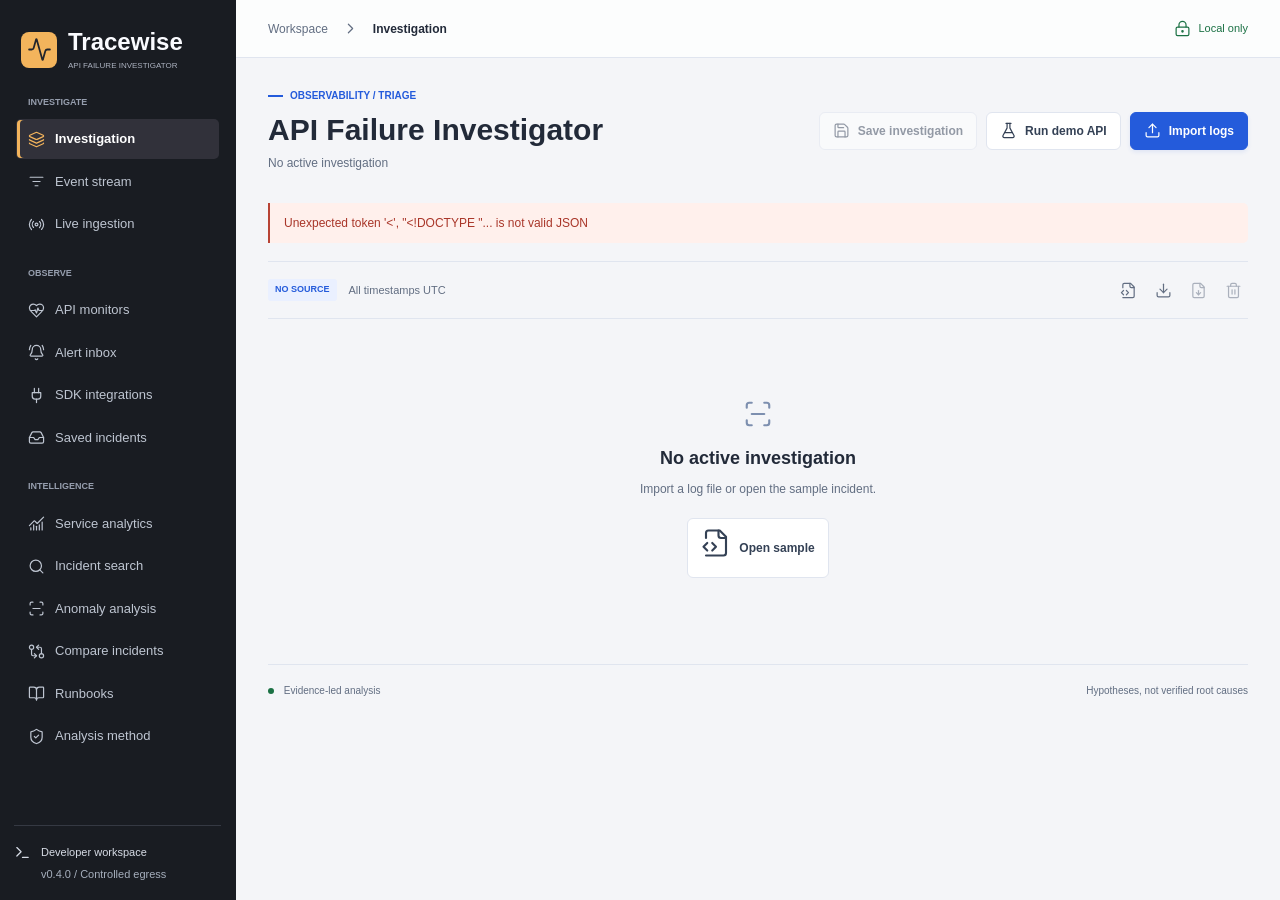
==== web/index.html @ 0baef004 "Initial Tracewise release with monitoring, investigation, access controls and webhook delivery" ====
<!doctype html>
<html lang="en">
<head>
  <meta charset="utf-8">
  <meta name="viewport" content="width=device-width, initial-scale=1">
  <meta name="theme-color" content="#f5f7fb">
  <title>API Failure Investigator</title>
  <link rel="icon" href="favicon.svg" type="image/svg+xml">
  <link rel="stylesheet" href="styles.css">
  <link rel="stylesheet" href="refinements.css">
  <script defer src="vendor/lucide.min.js"></script>
  <script defer src="access.js"></script>
  <script defer src="app.js"></script>
  <script defer src="platform.js"></script>
  <script defer src="monitoring.js"></script>
</head>
<body>
  <a class="skip" href="#main">Skip to investigation</a>
  <aside class="sidebar">
    <a class="brand" href="#investigation"><span class="brand-icon"><i data-lucide="activity"></i></span><span>Tracewise<small>API FAILURE INVESTIGATOR</small></span></a>
    <div class="nav-label">WORKSPACE</div>
    <nav aria-label="Workspace">
      <span class="nav-group">INVESTIGATE</span>
      <a href="#investigation" data-view="investigation"><i data-lucide="layers"></i> Investigation</a>
      <a href="#events" data-view="events"><i data-lucide="list-filter"></i> Event stream</a>
      <a href="#live" data-view="live"><i data-lucide="radio"></i> Live ingestion</a>
      <span class="nav-group">OBSERVE</span>
      <a href="#monitors" data-view="monitors"><i data-lucide="heart-pulse"></i> API monitors</a>
      <a href="#alerts" data-view="alerts"><i data-lucide="bell-ring"></i> Alert inbox</a>
      <a href="#integrations" data-view="integrations"><i data-lucide="plug"></i> SDK integrations</a>
      <a href="#history" data-view="history"><i data-lucide="inbox"></i> Saved incidents</a>
      <span class="nav-group">INTELLIGENCE</span>
      <a href="#analytics" data-view="analytics"><i data-lucide="chart-no-axes-combined"></i> Service analytics</a>
      <a href="#search" data-view="search"><i data-lucide="search"></i> Incident search</a>
      <a href="#anomalies" data-view="anomalies"><i data-lucide="scan-line"></i> Anomaly analysis</a>
      <a href="#compare" data-view="compare"><i data-lucide="git-compare-arrows"></i> Compare incidents</a>
      <a href="#runbooks" data-view="runbooks"><i data-lucide="book-open"></i> Runbooks</a>
      <a href="#method" data-view="method"><i data-lucide="shield-check"></i> Analysis method</a>
    </nav>
    <div class="side-session"><span class="status-dot"></span> Incident workspace<small>Evidence-led diagnostics</small></div>
    <div class="side-bottom"><i data-lucide="terminal"></i><span>Developer workspace<small>v0.4.0 / Controlled egress</small></span></div>
  </aside>
  <div class="workspace">
    <header class="topbar"><span class="breadcrumb">Workspace <i data-lucide="chevron-right"></i> <strong id="crumb">Investigation</strong></span><span class="privacy"><i data-lucide="lock-keyhole"></i> Local only</span></header>
    <main id="main">
      <div class="page-heading"><div><div class="eyebrow"><span></span> OBSERVABILITY / TRIAGE</div><h1>API Failure Investigator</h1><p id="source-name">Loading investigation...</p></div><div class="actions"><button id="demo" class="button secondary"><i data-lucide="flask-conical"></i> Run demo API</button><button id="upload" class="button primary"><i data-lucide="upload"></i> Import logs</button></div></div>
      <div id="notice" class="notice" role="status" hidden></div>
      <div id="error" class="error-banner" role="alert" hidden></div>
      <div class="sourcebar"><span id="source-type" class="badge">SAMPLE FIXTURE</span><span id="range">All timestamps UTC</span><div class="source-actions"><button id="sample" title="Open sample investigation" aria-label="Open sample investigation"><i data-lucide="file-code-2"></i></button><a href="/api/sample" title="Download sample logs" aria-label="Download sample logs"><i data-lucide="download"></i></a><button id="export" title="Export redacted investigation JSON" aria-label="Export investigation"><i data-lucide="file-down"></i></button><button id="clear" title="Clear investigation" aria-label="Clear investigation"><i data-lucide="trash-2"></i></button></div></div>
      <div id="content" aria-busy="true"></div>
      <footer><span><span class="status-dot"></span> Evidence-led analysis</span><span>Hypotheses, not verified root causes</span></footer>
    </main>
  </div>
  <dialog id="import-dialog" aria-labelledby="import-title"><form id="import-form"><div class="dialog-heading"><h2 id="import-title">Import logs</h2><button type="button" id="close-dialog" class="icon-button" aria-label="Close import"><i data-lucide="x"></i></button></div><label class="dropzone" id="dropzone"><i data-lucide="file-up"></i><strong>Choose a log file</strong><span>JSONL, JSON, CSV, LOG or TXT / up to 4 MiB</span><input id="file-input" type="file" accept=".jsonl,.ndjson,.json,.csv,.log,.txt"></label><div class="field"><label for="log-input">Log content</label><textarea id="log-input" rows="8" spellcheck="false" placeholder='{"timestamp":"2026-10-12T09:00:00Z","level":"ERROR","service":"api","message":"Connection refused"}'></textarea></div><div class="import-meta"><span id="file-name">Pasted logs</span><span id="file-size">0 bytes</span></div><p class="security-note"><i data-lucide="shield"></i> Best-effort secret redaction. Review sensitive logs before importing.</p><div id="import-error" role="alert" class="import-error"></div><div class="dialog-footer"><button type="button" id="cancel-import" class="button secondary">Cancel</button><button type="submit" id="analyze" class="button primary"><i data-lucide="scan-line"></i> Analyze logs</button></div></form></dialog>
</body>
</html>
---- web/styles.css ----
:root{color-scheme:light;--bg:#f5f7fb;--panel:#ffffff;--line:#dce2eb;--ink:#20262f;--muted:#647083;--accent:#245bdb;--red:#b84335;--amber:#946200;--cyan:#137e91;--success:#1b7144;--chart-bg:#ffffff}*{box-sizing:border-box}body{margin:0;background:var(--bg);color:var(--ink);font:14px/1.5 "Segoe UI",Arial,sans-serif;letter-spacing:0}button,input,select,textarea{font:inherit}button,a,select,input{touch-action:manipulation}button,a{ -webkit-tap-highlight-color:transparent}button{cursor:pointer}a{color:inherit;text-decoration:none}button:disabled{opacity:.5;cursor:wait}button:focus-visible,a:focus-visible,input:focus-visible,select:focus-visible,textarea:focus-visible{outline:2px solid var(--accent);outline-offset:3px}svg{width:17px;height:17px;stroke-width:1.7;flex-shrink:0}.skip{position:fixed;top:-100px;left:20px;z-index:10;background:var(--accent);color:#ffffff;padding:10px}.skip:focus{top:10px}.sidebar{width:210px;position:fixed;inset:0 auto 0 0;border-right:1px solid var(--line);background:#ffffff;display:flex;flex-direction:column;padding:26px 16px}.brand{display:flex;align-items:center;gap:10px;font-size:21px;font-weight:650;line-height:1.2}.brand-icon{height:37px;width:37px;display:grid;place-items:center;background:var(--accent);color:#ffffff;border-radius:7px}.brand-icon svg{width:25px;height:25px}.brand small{display:block;font-size:8px;color:var(--muted);font-weight:500;margin-top:7px}.nav-label{font-size:10px;color:var(--muted);margin:43px 10px 13px}nav{display:grid;gap:5px}nav a{display:flex;align-items:center;gap:11px;color:var(--muted);padding:11px 12px;border-radius:5px;border:1px solid transparent;font-size:13px}nav a:hover{color:var(--ink);background:#f0f3f8}nav a.active{color:var(--accent);background:#eaf0ff;border-color:#cbd9fa;box-shadow:inset 3px 0 var(--accent)}.side-session{border-top:1px solid var(--line);margin-top:28px;padding:21px 8px;color:#485568;font-size:12px}.status-dot{display:inline-block;width:6px;height:6px;border-radius:50%;background:var(--success);margin-right:7px}.side-session small,.side-bottom small{display:block;color:var(--muted);font-size:11px;margin-top:5px;padding-left:14px}.side-bottom{margin-top:auto;border-top:1px solid var(--line);padding-top:18px;display:flex;gap:10px;color:#485568;font-size:12px}.side-bottom small{padding:0}.workspace{margin-left:210px}.topbar{height:61px;border-bottom:1px solid var(--line);display:flex;justify-content:space-between;align-items:center;padding:0 32px;font-size:12px}.breadcrumb,.privacy{display:flex;align-items:center;gap:14px;color:var(--muted)}.breadcrumb strong{color:#485568;font-weight:500}.privacy{color:var(--success);gap:7px}main{max-width:1630px;margin:auto;padding:28px 32px 0}.page-heading{display:flex;justify-content:space-between;align-items:center;gap:20px;margin-bottom:25px}.eyebrow{font-size:9px;color:var(--accent);display:flex;gap:7px;align-items:center}.eyebrow span{height:2px;width:15px;background:var(--accent)}h1{font-size:27px;font-weight:600;line-height:1.25;margin:10px 0}p{margin:0;color:var(--muted)}.page-heading p{font-size:12px;overflow-wrap:anywhere}.actions{display:flex;gap:9px;flex-shrink:0}.button{display:inline-flex;align-items:center;justify-content:center;gap:8px;min-height:37px;border:1px solid var(--line);border-radius:5px;padding:9px 13px;font-size:12px;font-weight:550}.primary{background:var(--accent);color:#ffffff;border-color:var(--accent)}.primary:hover{background:#1948b9}.secondary{background:#ffffff;color:#344155}.secondary:hover{background:#edf2f8}.sourcebar{display:flex;gap:12px;align-items:center;padding:13px 0;border-top:1px solid var(--line);border-bottom:1px solid var(--line);font-size:11px;color:var(--muted);margin-bottom:22px}.badge{font-size:9px;font-weight:600;white-space:nowrap;background:#eaf0ff;color:#245bdb;padding:4px 7px;border-radius:3px}.source-actions{margin-left:auto;display:flex;gap:5px}.source-actions button,.source-actions a,.icon-button{width:30px;height:30px;border:1px solid transparent;border-radius:4px;background:transparent;color:var(--muted);display:grid;place-items:center}.source-actions button:hover,.source-actions a:hover,.icon-button:hover{border-color:var(--line);color:var(--ink);background:#edf2f8}.stats{display:grid;grid-template-columns:repeat(4,minmax(0,1fr));border:1px solid var(--line);background:var(--panel);border-radius:6px;margin-bottom:25px}.stat{padding:18px 21px;border-right:1px solid var(--line)}.stat:last-child{border:0}.stat-label{font-size:10px;color:var(--muted);display:flex;align-items:center;justify-content:space-between;gap:10px}.stat-label svg{width:15px;height:15px}.stat strong{display:block;font-size:27px;font-weight:550;margin:6px 0 3px;line-height:1.2}.stat small{font-size:11px;color:var(--muted)}.green{color:var(--accent)}.red{color:var(--red)}.amber{color:var(--amber)}.section-title{display:flex;justify-content:space-between;align-items:center;gap:12px;margin-bottom:12px}h2{font-size:14px;font-weight:600;margin:0}h3{font-size:13px;font-weight:600;margin:0 0 7px}.section-title small{font-size:10px;color:var(--muted)}.timeline-section{border-bottom:1px solid var(--line);padding-bottom:20px;margin-bottom:24px}.legend{display:flex;gap:16px;font-size:10px;color:var(--muted);align-items:center}.legend span{display:flex;align-items:center;gap:5px}.dot{width:6px;height:6px;border-radius:50%;display:inline-block;background:var(--cyan)}.dot.error{background:var(--red)}.dot.warn{background:var(--amber)}.timeline-wrap{height:125px;width:100%}canvas{width:100%;height:125px;display:block}.timeline-axis{display:flex;justify-content:space-between;color:var(--muted);font-size:10px;margin-top:5px}.work-grid{display:grid;grid-template-columns:minmax(0,1fr) 370px;gap:25px}.group-section{min-width:0}.filters{display:flex;gap:8px;margin:12px 0}.search{display:flex;align-items:center;gap:8px;border:1px solid var(--line);background:#ffffff;min-width:0;border-radius:4px;padding:0 9px;flex:1;color:var(--muted)}.search input{width:100%;min-width:0;border:0;background:transparent;color:var(--ink);outline:none;height:35px;font-size:12px}select{max-width:150px;background:#eef2f7;color:#344155;border:1px solid var(--line);padding:7px;border-radius:4px;font-size:11px}.table-scroll{overflow:auto}table{width:100%;border-collapse:collapse;font-size:12px;text-align:left}th{font-size:10px;color:var(--muted);font-weight:500;background:#eef2f7;padding:10px 12px;white-space:nowrap}td{border-bottom:1px solid #e2e7ef;padding:13px 12px;vertical-align:top}.group-row{cursor:pointer}.group-row:hover{background:#f1f5fc}.group-row.selected{background:#eaf0ff;box-shadow:inset 2px 0 var(--accent)}.group-button{display:block;background:transparent;border:0;color:var(--ink);text-align:left;padding:0;font-size:12px;max-width:340px;overflow-wrap:anywhere;line-height:1.6}.group-button small{display:block;color:var(--muted);font-size:10px;margin-top:5px}.group-count{font-variant-numeric:tabular-nums;font-weight:650;color:#253144}.severity{display:inline-flex;align-items:center;gap:5px;font-size:9px;color:var(--red);background:#fff0ec;padding:2px 6px;border-radius:3px}.severity.warn{background:#fff5db;color:var(--amber)}.severity.info{background:#e5f4f7;color:var(--cyan)}.group-time{font-size:10px;color:var(--muted);white-space:nowrap}.table-bottom{display:flex;justify-content:space-between;align-items:center;padding:12px 0;color:var(--muted);font-size:10px}.detail{border-left:1px solid var(--line);padding-left:25px;min-width:0}.detail-heading{display:flex;align-items:center;justify-content:space-between;gap:10px}.detail h2{font-size:15px;margin:10px 0 5px;line-height:1.5;overflow-wrap:anywhere}.detail-meta{font-size:11px;color:var(--muted);display:flex;gap:9px;align-items:center}.detail-tabs{display:flex;border-bottom:1px solid var(--line);gap:16px;margin:20px 0 18px}.detail-tabs button{border:0;border-bottom:2px solid transparent;background:transparent;color:var(--muted);padding:0 0 10px;font-size:11px;white-space:nowrap}.detail-tabs button.active{color:var(--accent);border-color:var(--accent)}.finding{border-bottom:1px solid var(--line);padding-bottom:18px;margin-bottom:18px}.finding p{font-size:12px;line-height:1.8}.finding .badge{display:inline-block;margin-bottom:10px}.checks{list-style:none;padding:0;margin:12px 0 0;display:grid;gap:13px}.checks li{display:flex;align-items:flex-start;gap:9px;font-size:12px;color:#485568}.checks input{accent-color:var(--accent);flex-shrink:0;margin-top:4px}.evidence-item{border-left:2px solid #cbd9fa;padding:0 0 0 10px;margin:16px 0}.evidence-head{display:flex;justify-content:space-between;gap:6px;color:var(--muted);font-size:10px;margin-bottom:5px}.evidence-item code{font:11px/1.8 Consolas,monospace;color:#344155;display:block;overflow-wrap:anywhere}.evidence-item button{font-size:10px;padding:0;border:0;background:transparent;color:var(--accent);margin-top:7px}.trace-title{font-size:11px;color:var(--muted);overflow-wrap:anywhere}.trace-row{display:grid;grid-template-columns:58px 1fr;gap:8px;padding:10px 0;border-bottom:1px solid var(--line);font-size:11px}.trace-row .trace-message{overflow-wrap:anywhere}.trace-row small{display:block;color:var(--muted);margin-bottom:5px}.empty{padding:50px 20px;text-align:center;color:var(--muted)}.empty svg{width:30px;height:30px;margin-bottom:10px}.empty h2{color:var(--ink);font-size:16px;margin-bottom:8px}.empty p{font-size:12px;margin-bottom:20px}.notice,.error-banner{padding:11px 14px;border-left:2px solid var(--amber);background:#fff5db;color:#805600;font-size:12px;margin:0 0 18px;overflow-wrap:anywhere}.error-banner{background:#fff0ec;border-color:var(--red);color:#a93629}.event-message{font:11px/1.7 Consolas,monospace;min-width:230px;max-width:540px;overflow-wrap:anywhere}.pagination{display:flex;align-items:center;gap:13px}.pagination button{background:none;border:1px solid var(--line);color:var(--muted);border-radius:4px;width:27px;height:27px;display:grid;place-items:center}.method{max-width:850px}.method-section{padding:20px 0;border-bottom:1px solid var(--line)}.method-section p,.method-section li{font-size:13px;color:#485568;line-height:1.9}.method-section ul{padding-left:20px}.method-section code{font-size:12px;color:var(--accent)}footer{margin-top:32px;padding:18px 0;border-top:1px solid var(--line);font-size:10px;color:var(--muted);display:flex;justify-content:space-between;gap:15px}dialog{width:min(600px,calc(100% - 32px));background:#ffffff;border:1px solid #d0d8e4;border-radius:8px;color:var(--ink);padding:24px;max-height:90vh;overflow:auto}dialog::backdrop{background:#15213966}.dialog-heading{display:flex;align-items:center;justify-content:space-between;margin-bottom:18px}.dialog-heading h2{font-size:18px}.dropzone{display:flex;align-items:center;flex-direction:column;gap:8px;border:1px dashed #aabce3;background:#f2f6ff;border-radius:5px;padding:20px;cursor:pointer;text-align:center}.dropzone.dragging{border-color:var(--accent);background:#e7efff}.dropzone>svg{color:var(--accent);height:26px;width:26px}.dropzone strong{font-size:13px}.dropzone span{font-size:11px;color:var(--muted)}.dropzone input{width:100%;font-size:11px;color:var(--muted);margin-top:6px}.field{margin-top:18px}.field label{font-size:12px;display:block;margin-bottom:7px}textarea{width:100%;resize:vertical;background:#ffffff;color:#344155;border:1px solid var(--line);border-radius:4px;padding:12px;font:11px/1.7 Consolas,monospace}textarea::placeholder{color:#6b7789}.import-meta{display:flex;justify-content:space-between;font-size:10px;color:var(--muted);gap:10px;margin-top:7px;overflow-wrap:anywhere}.security-note{display:flex;gap:7px;align-items:flex-start;font-size:11px;margin:16px 0}.security-note svg{width:14px;height:14px}.dialog-footer{display:flex;justify-content:flex-end;gap:9px;margin-top:18px}.import-error{color:var(--red);font-size:12px}.loading{text-align:center;padding:80px;color:var(--muted)}[hidden]{display:none!important}input[type=checkbox]{accent-color:var(--accent)}::selection{background:#245bdb;color:white}
.text-button{background:none;border:0;padding:0;color:var(--accent);font-size:10px}.text-button:hover{text-decoration:underline}
.sidebar{overflow-y:auto}.nav-label{margin-top:28px}.side-session{margin-top:18px}.side-bottom{min-height:50px;margin-top:auto}.platform-heading{display:flex;justify-content:space-between;align-items:center;gap:18px;margin-bottom:24px}.platform-heading h2{font-size:18px;margin-bottom:6px}.platform-heading p{font-size:12px}.history-tools{display:flex;align-items:center;gap:12px;margin-bottom:17px}.history-tools .search{max-width:500px}.consent{display:flex;align-items:center;gap:7px;font-size:11px;color:var(--muted)}.case-link{border:0;background:none;padding:0;text-align:left;color:var(--accent);font:inherit;cursor:pointer;overflow-wrap:anywhere}.case-link:hover{text-decoration:underline}.cell-subtitle{display:block;color:var(--muted);font-size:10px;margin-top:5px}.fixture-label{display:inline-block;color:var(--amber);font-size:8px;margin-top:5px}.incident-status,.priority{display:inline-block;white-space:nowrap;font-size:10px;padding:3px 7px;border-radius:3px;background:#edf1f6;color:#485568;text-transform:capitalize}.incident-status.open,.incident-status.new{background:#fff0ec;color:#b84335}.incident-status.investigating{background:#fff5db;color:#946200}.incident-status.monitoring,.incident-status.shared{background:#e5f4f7;color:#137084}.incident-status.resolved,.incident-status.absent{background:#e5f5eb;color:#1b7144}.priority.critical{background:#ffe5e0;color:#a52f22}.priority.high{background:#fff1df;color:#8c530b}.priority.low{background:#e5f5eb;color:#1b7144}.date-cell{font-size:10px;color:var(--muted);max-width:125px}.text-input{width:100%;min-height:38px;background:#ffffff;color:var(--ink);border:1px solid var(--line);border-radius:4px;padding:8px 11px;font-size:12px}.form-grid{display:grid;grid-template-columns:1fr 1fr;gap:15px}.form-grid select{width:100%;max-width:none}.management-section{border-top:1px solid var(--line);padding-top:22px;margin-top:24px}.management-section>h3{margin-bottom:14px}.saved-note{padding:14px 0;border-bottom:1px solid var(--line)}.saved-note small,.audit-row small{color:var(--muted);font-size:10px}.saved-note p{color:#344155;font-size:12px;white-space:pre-wrap;overflow-wrap:anywhere;margin-top:6px}.audit-row{display:grid;grid-template-columns:1fr auto;gap:5px;padding:12px 0;border-bottom:1px solid var(--line);font-size:11px}.audit-row code{grid-column:1/-1;color:var(--muted);font-size:10px;overflow-wrap:anywhere}.report-links{display:flex;gap:18px;font-size:11px;color:var(--accent);margin-top:20px}.report-links a{display:flex;align-items:center;gap:6px}.analytics-grid{display:grid;grid-template-columns:minmax(0,1fr) 290px;gap:35px}.service-bar{display:grid;grid-template-columns:minmax(140px,1fr) 1fr 35px;gap:15px;align-items:center;padding:16px 0;border-bottom:1px solid var(--line)}.service-bar strong{font-size:12px;font-weight:500}.service-bar small{display:block;color:var(--muted);font-size:10px;margin-top:4px}.service-bar b{font-size:12px;text-align:right;font-weight:550}.service-bar meter{width:100%;height:11px;border:0;border-radius:2px}.service-bar meter::-webkit-meter-bar{background:#e6ebf2;border:0;border-radius:2px}.service-bar meter::-webkit-meter-optimum-value{background:#137e91;border-radius:2px}.status-summary{border-left:1px solid var(--line);padding-left:25px}.status-summary>div{display:flex;justify-content:space-between;align-items:center;padding:15px 0;border-bottom:1px solid var(--line)}.status-summary>p{font-size:11px;line-height:1.9;margin-top:19px}.recent-row{display:grid;grid-template-columns:minmax(0,1fr) 100px 150px;align-items:center;gap:16px;padding:16px 0;border-bottom:1px solid var(--line);font-size:12px}.recent-row .incident-status{justify-self:start}.retrieval-form{display:flex;gap:10px;margin-bottom:24px}.retrieval-form .search{min-height:40px;max-width:750px}.retrieval-form>select{flex:1;max-width:650px}.search-result{border-bottom:1px solid var(--line);padding:20px 0}.search-result .case-link{font-size:14px}.search-result code{display:block;padding-left:12px;border-left:2px solid #b8c9ed;color:#485568;overflow-wrap:anywhere;font-size:11px;margin-top:13px}.analysis-callout{border-left:2px solid var(--cyan);background:#eaf4f8;padding:17px 20px;margin-bottom:22px}.analysis-callout>strong{font-size:15px;font-weight:550}.analysis-callout p{font-size:12px;margin:8px 0;line-height:1.8}.analysis-callout small{color:var(--muted);font-size:10px}.footnote{font-size:11px;line-height:1.8;color:var(--muted);margin:17px 0}.comparison-form{display:grid;grid-template-columns:minmax(0,1fr) 20px minmax(0,1fr) auto;align-items:end;gap:16px;margin:0 0 25px}.comparison-form .field{margin:0}.comparison-form select{max-width:100%;width:100%;height:38px}.comparison-form>svg{margin-bottom:10px;color:var(--muted)}.comparison-summary{display:grid;grid-template-columns:1fr 1fr;border:1px solid var(--line);background:#ffffff;border-radius:5px}.comparison-summary>div{padding:18px 20px}.comparison-summary>div+div{border-left:1px solid var(--line)}.comparison-summary small{font-size:9px;color:var(--muted)}.comparison-summary h3{margin:8px 0;font-size:13px}.comparison-summary span{font-size:11px;color:var(--muted)}.runbook{display:grid;grid-template-columns:1fr 1fr;gap:36px;padding:24px 0;border-bottom:1px solid var(--line)}.runbook h3{font-size:15px;margin-top:12px}.runbook p{font-size:12px;line-height:1.9;max-width:550px}.runbook .checks{margin-top:0}.platform-heading .actions{flex-shrink:0}
@media(max-width:1000px){.analytics-grid{grid-template-columns:1fr}.status-summary{border-left:0;padding-left:0}.comparison-form{grid-template-columns:1fr 1fr}.comparison-form>svg{display:none}.runbook{gap:22px}.history-tools{flex-wrap:wrap}.history-tools .search{min-width:180px}.platform-heading{align-items:flex-start}}
@media(max-width:650px){.platform-heading{display:block}.platform-heading .actions{margin-top:14px}.history-tools .search{flex-basis:100%}.service-bar{grid-template-columns:minmax(125px,1fr) 1fr 25px;gap:8px}.service-bar strong{font-size:11px}.service-bar small{font-size:9px}.recent-row{grid-template-columns:1fr 80px;gap:10px}.recent-row .date-cell{display:none}.retrieval-form{flex-wrap:wrap}.retrieval-form .search{flex-basis:100%}.retrieval-form>select{min-width:100%;width:100%}.comparison-form{grid-template-columns:1fr}.comparison-summary{grid-template-columns:1fr}.comparison-summary>div+div{border-left:0;border-top:1px solid var(--line)}.runbook{grid-template-columns:1fr;gap:15px}.sidebar nav{display:flex;min-height:48px}.sidebar{overflow:visible}.page-heading .actions{flex-wrap:wrap}.page-heading .actions .button{min-width:130px}.platform-heading h2{font-size:17px}.history-tools .consent{font-size:10px}}
.monitor-stats{grid-template-columns:repeat(3,minmax(0,1fr))}.monitor-actions{white-space:nowrap}.monitor-actions .icon-button{display:inline-flex}.monitor-chart{display:block;width:100%;height:140px;margin:16px 0}.demo-controls{display:flex;align-items:center;flex-wrap:wrap;gap:20px}.demo-controls h3{margin:0}.demo-controls p{color:var(--muted);font-size:12px;margin:5px 0}.sdk-tabs{display:flex;gap:8px;margin:22px 0}.sdk-tabs [aria-selected=true]{border-color:var(--accent);color:var(--accent)}.sdk-source{border-top:1px solid var(--line);padding-top:20px}.sdk-source pre{overflow:auto;background:var(--panel);padding:20px;font-size:12px;border:1px solid var(--line);border-radius:4px;max-width:100%}.incident-status.recovered{color:var(--success);background:#e5f5eb}.incident-status.acknowledged{color:var(--cyan);background:#e5f4f7}#monitor-form .consent{margin:12px 0;align-items:flex-start}#monitor-form .security-note{margin-top:18px}
@media(min-width:1550px){.work-grid{grid-template-columns:minmax(0,1fr) 420px}}
@media(max-width:1150px){.sidebar{width:185px;padding:22px 12px}.workspace{margin-left:185px}main{padding:24px 22px 0}.topbar{padding:0 22px}.work-grid{grid-template-columns:minmax(0,1fr) 320px;gap:18px}.detail{padding-left:18px}.page-heading{align-items:flex-start}.page-heading .actions{flex-direction:column}.stat{padding:16px}.group-time{display:none}}
@media(max-width:900px){.work-grid{grid-template-columns:1fr}.detail{padding:22px 0 0;border-left:0;border-top:1px solid var(--line)}.detail h2{max-width:600px}.group-time{display:table-cell}.stats{grid-template-columns:repeat(2,minmax(0,1fr))}.stat:nth-child(2){border-right:0}.stat:nth-child(-n+2){border-bottom:1px solid var(--line)}}
@media(max-width:650px){.sidebar{position:static;width:auto;padding:16px 16px 0;border:0;border-bottom:1px solid var(--line)}.brand{font-size:19px}.brand small{font-size:8px}.nav-label,.side-session,.side-bottom{display:none}nav{display:flex;overflow:auto;gap:4px;margin-top:16px;padding-bottom:10px}nav a{white-space:nowrap;padding:8px;font-size:11px;gap:6px}nav a svg{width:14px;height:14px}.workspace{margin-left:0}.topbar{height:45px;padding:0 16px;font-size:10px}.breadcrumb{gap:7px}.privacy{gap:4px}main{padding:22px 16px 0}.page-heading{display:block}.page-heading h1{font-size:24px}.page-heading .actions{flex-direction:row;margin-top:16px}.actions .button{flex:1;padding:9px 8px;font-size:11px}.sourcebar{flex-wrap:wrap;gap:7px}.sourcebar #range{font-size:9px;max-width:180px}.source-actions{gap:0}.source-actions button,.source-actions a{width:26px}.stat{padding:15px}.stat strong{font-size:25px}.stat-label{font-size:9px}.stat small{font-size:10px}.legend{gap:9px;font-size:9px}.filters{flex-wrap:wrap}.search{flex-basis:100%}.filters select{flex:1;max-width:none}.group-time{display:none}th,td{padding:10px 8px}.group-button{font-size:11px;max-width:230px}.section-title small{font-size:9px}.event-message{min-width:180px}footer{font-size:9px;align-items:flex-start}.detail h2{font-size:14px}dialog{padding:18px}.dropzone{padding:15px}.timeline-wrap,canvas{height:110px}}
@media(prefers-reduced-motion:no-preference){button,a{transition:background .12s,color .12s}dialog[open]{animation:appear .15s ease-out}@keyframes appear{from{opacity:0;transform:translateY(6px)}to{opacity:1;transform:translateY(0)}}}
---- web/refinements.css ----
/* Contrasting navigation and evidence-first analytics surfaces. */
:root {
  --ui-font: "Bahnschrift", "Segoe UI Variable", "Segoe UI", sans-serif;
  --bg: #f4f5f8;
  --line: #e0e5ef;
  --ink: #222a39;
  --muted: #626e82;
}
body { font-family: var(--ui-font); -webkit-font-smoothing: antialiased; }
button, input, select, textarea { letter-spacing: 0; }
.sidebar { width: 236px; padding: 28px 14px 18px; background: #191c22; color: #fafbff; overflow: hidden; border-color: #191c22; }
.workspace { margin-left: 236px; }
.brand { font-size: 24px; font-weight: 650; gap: 11px; padding: 0 7px; }
.brand-icon { width: 36px; height: 36px; border-radius: 8px; background: #f3b45c; color: #23252c; box-shadow: none; }
.brand small { font-size: 8px; line-height: 1.5; margin-top: 3px; color: #acb2c0; }
.nav-label { display: none; }
nav { display: flex; flex-direction: column; flex: 1; min-height: 0; overflow-y: auto; scrollbar-width: thin; gap: 3px; margin-top: 24px; padding: 0 2px 12px; }
.nav-group { display: block; font-size: 9px; font-weight: 550; color: #969eae; margin: 20px 12px 7px; }
.nav-group:first-child { margin-top: 0; }
nav a { min-height: 39px; flex-shrink: 0; padding: 9px 11px; gap: 10px; font-size: 13px; font-weight: 450; color: #bec5d1; }
nav a:hover { background: #262b34; color: #ffffff; }
nav a.active { background: #31313a; color: #ffffff; border-color: transparent; font-weight: 600; box-shadow: inset 3px 0 #f3b45c; }
nav a.active svg { color: #f3b45c; }
.side-session { display: none; }
.side-bottom { font-size: 11px; color: #d7dce6; border-color: #353943; margin-top: 14px; min-height: 52px; }
.side-bottom small { color: #a6afbd; }
.topbar { height: 58px; background: #ffffffc7; }
.breadcrumb { font-size: 12px; }
.breadcrumb strong { font-weight: 600; color: var(--ink); }
.privacy { font-size: 11px; }
main { padding-top: 30px; }
.page-heading { flex-wrap: wrap; align-items: center; margin-bottom: 30px; }
.page-heading > div:first-child { flex: 1; min-width: 230px; }
h1 { font-size: 30px; font-weight: 650; margin: 9px 0 6px; line-height: 1.2; }
.eyebrow { font-size: 10px; font-weight: 550; }
.page-heading p { font-size: 12px; line-height: 1.6; }
.page-heading .actions { flex-direction: row; flex-wrap: wrap; }
.platform-heading { align-items: center; margin-bottom: 22px; }
.platform-heading h2 { font-size: 19px; font-weight: 600; }
.platform-heading p { line-height: 1.6; }
.button { min-height: 38px; font-size: 12px; font-weight: 550; border-radius: 6px; }
.primary { box-shadow: 0 2px 4px #245bdb1a; }
.primary:hover { box-shadow: 0 3px 9px #245bdb26; }
.secondary:hover { border-color: #bdc9dc; background: #f4f7fc; }
.icon-button { width: 32px; height: 32px; border-radius: 5px; }
.button:focus-visible, .icon-button:focus-visible { outline-offset: 3px; }
.search { min-height: 40px; border-radius: 6px; }
.search:focus-within { border-color: var(--accent); box-shadow: 0 0 0 3px #245bdb12; }
.search input { font-family: var(--ui-font); font-size: 12px; }
select { min-height: 38px; background: white; font-size: 12px; border-radius: 6px; }
.history-tools { flex-wrap: wrap; gap: 10px; margin-bottom: 20px; }
.history-tools .search { max-width: none; flex: 1 1 240px; }
.history-tools .consent { margin-left: auto; }
.history-tools select { max-width: 170px; }
.history-overview { display: flex; flex-wrap: wrap; gap: 32px; padding: 0 0 20px; margin-bottom: 22px; border-bottom: 1px solid var(--line); }
.history-overview > div { display: flex; gap: 10px; align-items: baseline; }
.history-overview strong { font-size: 22px; font-weight: 550; font-variant-numeric: tabular-nums; }
.history-overview span { font-size: 11px; color: var(--muted); }
#case-table table { min-width: 820px; table-layout: fixed; }
#case-table th:first-child { width: 240px; }
#case-table th:nth-child(2) { width: 120px; }
#case-table th:nth-child(3), #case-table th:nth-child(4) { width: 75px; }
#case-table th:nth-child(5) { width: 100px; }
#case-table th:last-child { width: 50px; }
.table-scroll { border-top: 1px solid var(--line); border-bottom: 1px solid var(--line); background: #ffffff; }
table { font-size: 13px; font-variant-numeric: tabular-nums; }
th { height: 40px; font-size: 11px; font-weight: 500; background: #f0f3f9; padding: 10px 14px; }
td { padding: 16px 14px; vertical-align: middle; }
tbody tr:hover { background: #f6f8ff; }
tbody tr:last-child td { border-bottom: 0; }
.case-link { font-weight: 550; line-height: 1.5; }
.cell-subtitle { font-size: 10px; margin-top: 4px; line-height: 1.5; }
.fixture-label { font-size: 8px; font-weight: 550; color: #886219; }
.incident-status, .priority { font-size: 10px; font-weight: 500; padding: 4px 7px; border-radius: 4px; }
.incident-status::before { content: ""; display: inline-block; width: 5px; height: 5px; border-radius: 50%; background: currentColor; margin: 0 5px 1px 0; }
.date-cell { min-width: 95px; line-height: 1.6; }
.table-bottom { padding: 14px 0; font-size: 11px; }
.stats { border-radius: 6px; margin-bottom: 26px; }
.stat { padding: 20px 23px; }
.stat strong { font-size: 32px; font-weight: 600; font-variant-numeric: tabular-nums; }
.stat-label { font-size: 10px; font-weight: 500; }
.stat small { font-size: 11px; line-height: 1.5; }
.detail-meta { flex-wrap: wrap; }
dialog { box-shadow: 0 20px 70px #23334e26; padding: 26px; }
dialog::backdrop { background: #14243d4d; backdrop-filter: blur(3px); }
.dialog-heading h2 { font-size: 20px; font-weight: 600; }
.field label { font-weight: 500; }
.text-input { font-family: var(--ui-font); border-radius: 5px; }
.text-input:focus, textarea:focus { border-color: var(--accent); }
.security-note { line-height: 1.7; }
.notice, .error-banner { border-radius: 0 5px 5px 0; }
.empty { padding: 58px 24px; }
.empty h2 { font-size: 18px; }
.empty > svg { color: #7d8faf; }
footer { margin-top: 28px; }
.analytics-metrics { border-radius: 0; border-width: 0 0 1px; background: transparent; }
.analytics-metrics .stat { padding: 8px 22px 22px; border-right: 1px solid var(--line); }
.analytics-metrics .stat:first-child { padding-left: 0; }
.analytics-metrics .stat:last-child { border-right: 0; }
.analytics-metrics .stat strong { font-size: 34px; margin: 10px 0 5px; }
.metric-symbol { display: grid; place-items: center; width: 30px; height: 30px; background: #e6edff; border-radius: 6px; color: #245bdb; }
.metric-1 .metric-symbol { color: #93600d; background: #fff0d9; }
.metric-2 .metric-symbol { color: #127688; background: #e0f2f4; }
.metric-3 .metric-symbol { color: #b84335; background: #ffebe6; }
.metric-3 strong { color: var(--red); }
.analytics-provenance { display: flex; flex-wrap: wrap; align-items: center; gap: 12px 22px; font-size: 11px; color: var(--muted); margin: -6px 0 22px; }
.analytics-provenance > span { display: inline-flex; align-items: center; gap: 6px; }
.analytics-provenance .fixture-label { font-size: 10px; margin: 0; }
.analytics-primary { display: grid; grid-template-columns: minmax(0, 1fr) 280px; background: white; border-top: 1px solid var(--line); border-bottom: 1px solid var(--line); margin-bottom: 30px; }
.activity-surface { padding: 24px; min-width: 0; }
.lifecycle-surface { padding: 24px; border-left: 1px solid var(--line); min-width: 0; }
.activity-surface h2, .lifecycle-surface h2, .analytics-secondary h2 { font-size: 16px; font-weight: 600; }
.activity-surface .section-title p, .service-surface .section-title p { font-size: 11px; margin-top: 5px; }
.chart-modes { display: flex; flex-shrink: 0; gap: 2px; padding: 3px; border: 1px solid var(--line); border-radius: 5px; background: #f2f4f8; }
.chart-modes button { border: 0; border-radius: 3px; padding: 6px 9px; font-size: 10px; background: transparent; color: var(--muted); min-width: 48px; }
.chart-modes button[aria-pressed=true] { background: white; color: var(--ink); box-shadow: 0 1px 3px #15213917; }
.activity-key { display: flex; gap: 15px; flex-wrap: wrap; font-size: 10px; color: var(--muted); align-items: center; margin: 20px 0 10px; min-height: 30px; }
.activity-key > span { display: inline-flex; align-items: center; gap: 5px; }
.activity-key .dot { background: var(--accent); }
.activity-key .dot.error { background: var(--red); }
.activity-key output { flex-basis: 100%; font-size: 9px; min-height: 14px; }
#analytics-activity { width: 100%; height: 220px; }
#analytics-lifecycle { width: 100%; height: 170px; margin: 14px 0 12px; }
.lifecycle-surface .badge { font-size: 8px; background: transparent; color: var(--muted); padding: 0; }
.lifecycle-key { display: grid; gap: 12px; }
.lifecycle-key > div { display: flex; justify-content: space-between; align-items: center; }
.lifecycle-key strong { font-size: 13px; font-variant-numeric: tabular-nums; }
.activity-data summary { font-size: 10px; cursor: pointer; color: var(--accent); padding: 8px 0; }
.activity-data .table-scroll { max-height: 200px; }
.activity-surface .footnote { font-size: 10px; margin-bottom: 0; }
.analytics-secondary { display: grid; grid-template-columns: minmax(0, 1fr) 320px; gap: 30px; }
.service-surface { min-width: 0; }
.service-bar { grid-template-columns: 30px minmax(140px, 1fr) 1fr 30px; gap: 12px; }
.service-symbol, .recent-symbol { width: 30px; height: 30px; display: grid; place-items: center; background: #e9eef9; color: #5475b8; border-radius: 5px; }
.service-bar meter { height: 10px; }
.service-bar meter::-webkit-meter-optimum-value { background: #245bdb; }
.service-tone-1 meter::-webkit-meter-optimum-value { background: #137e91; }
.service-tone-2 meter::-webkit-meter-optimum-value { background: #b8822e; }
.service-tone-3 meter::-webkit-meter-optimum-value { background: #bd6659; }
.recent-surface { border-left: 1px solid var(--line); padding-left: 25px; min-width: 0; }
.recent-incident { display: grid; grid-template-columns: 28px minmax(0, 1fr); gap: 10px; padding: 14px 0; border-bottom: 1px solid var(--line); }
.recent-incident .case-link { font-size: 11px; color: var(--ink); }
.recent-incident small { display: block; font-size: 9px; color: var(--muted); margin-top: 5px; }
.recent-incident .incident-status { grid-column: 2; justify-self: start; font-size: 9px; }
@media (max-width: 1150px) {
  .sidebar { width: 216px; }
  .workspace { margin-left: 216px; }
  .brand { font-size: 22px; }
  main { padding-left: 24px; padding-right: 24px; }
  .platform-heading { flex-wrap: wrap; }
  .analytics-primary { grid-template-columns: minmax(0, 1fr) 240px; }
  .analytics-secondary { grid-template-columns: minmax(0, 1fr) 270px; gap: 22px; }
  .activity-surface, .lifecycle-surface { padding: 18px; }
  .service-bar { grid-template-columns: 28px minmax(100px, 1fr) 1fr 25px; gap: 8px; }
}
@media (max-width: 900px) {
  .monitor-stats .stat:last-child { grid-column: 1 / -1; }
  .stat { padding: 18px; }
  .analytics-primary { grid-template-columns: minmax(0, 1fr); }
  .lifecycle-surface { border-left: 0; border-top: 1px solid var(--line); display: grid; grid-template-columns: 1fr 1fr; gap: 16px; align-items: center; }
  .lifecycle-surface .section-title { grid-column: 1 / -1; margin-bottom: 0; }
  .analytics-secondary { grid-template-columns: 1fr; }
  .recent-surface { border-left: 0; border-top: 1px solid var(--line); padding: 24px 0 0; }
  .analytics-metrics .stat { padding: 12px 16px 18px; }
  .analytics-metrics .stat:nth-child(2) { border-right: 0; }
  .analytics-metrics .stat:nth-child(3) { padding-left: 0; }
}
@media (max-width: 650px) {
  .sidebar { width: auto; padding: 18px 16px 0; overflow: visible; }
  .workspace { margin-left: 0; }
  .brand { font-size: 23px; padding: 0; }
  nav { flex: none; flex-direction: row; overflow-x: auto; overflow-y: hidden; padding: 0 0 10px; margin-top: 18px; }
  .nav-group { display: none; }
  nav a { min-height: 38px; font-size: 11px; padding: 8px 10px; }
  main { padding: 24px 16px 0; }
  h1, .page-heading h1 { font-size: 25px; }
  .page-heading > div:first-child { min-width: 0; }
  .page-heading .actions { gap: 8px; }
  .page-heading .actions .button { min-width: 0; }
  .platform-heading h2 { font-size: 18px; }
  .history-tools .search { flex-basis: 100%; }
  .history-tools .consent { margin-left: 0; }
  .history-overview { gap: 20px; }
  .history-overview > div { gap: 7px; }
  .history-overview strong { font-size: 20px; }
  .history-tools select { flex: 1; max-width: 100%; min-width: 0; }
  th, td { padding: 12px 10px; }
  .stat { padding: 16px; }
  .stat strong { font-size: 27px; }
  dialog { padding: 20px; }
  .demo-controls { gap: 14px; }
  .activity-surface .section-title { flex-wrap: wrap; }
  .activity-surface, .lifecycle-surface { padding: 18px 14px; }
  .analytics-metrics .stat strong { font-size: 29px; }
  .analytics-metrics .stat-label { font-size: 9px; }
  .metric-symbol { width: 25px; height: 25px; }
  .analytics-provenance { gap: 10px; font-size: 10px; }
  .analytics-provenance .fixture-label { font-size: 9px; }
  .lifecycle-surface { gap: 10px; }
  .service-bar { grid-template-columns: 26px minmax(112px, 1fr) 1fr 25px; }
  .service-bar small { font-size: 9px; }
}
.topbar .privacy { min-width: 0; max-width: 45%; overflow: hidden; text-overflow: ellipsis; white-space: nowrap; }
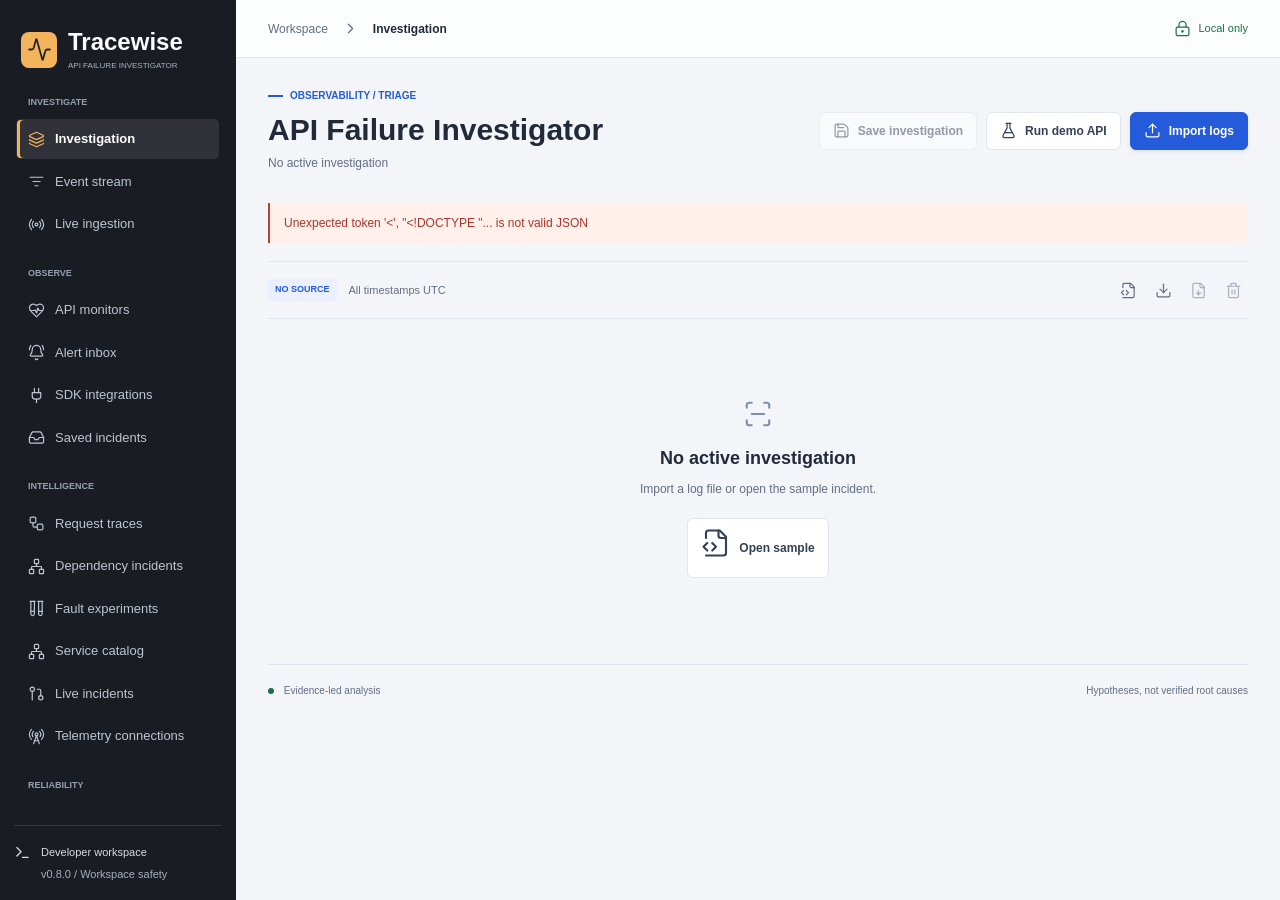
==== commit 24373a9c: "Release Tracewise observability, reliability and workspace safety" ====
--- a/web/index.html
+++ b/web/index.html
@@ -8,11 +8,18 @@
   <link rel="icon" href="favicon.svg" type="image/svg+xml">
   <link rel="stylesheet" href="styles.css">
   <link rel="stylesheet" href="refinements.css">
+  <link rel="stylesheet" href="observability.css">
+  <link rel="stylesheet" href="telemetry.css">
+  <link rel="stylesheet" href="reliability.css">
   <script defer src="vendor/lucide.min.js"></script>
   <script defer src="access.js"></script>
   <script defer src="app.js"></script>
   <script defer src="platform.js"></script>
   <script defer src="monitoring.js"></script>
+  <script defer src="observability.js"></script>
+  <script defer src="telemetry.js"></script>
+  <script defer src="reliability.js"></script>
+  <script defer src="safety.js"></script>
 </head>
 <body>
   <a class="skip" href="#main">Skip to investigation</a>
@@ -30,6 +37,17 @@
       <a href="#integrations" data-view="integrations"><i data-lucide="plug"></i> SDK integrations</a>
       <a href="#history" data-view="history"><i data-lucide="inbox"></i> Saved incidents</a>
       <span class="nav-group">INTELLIGENCE</span>
+      <a href="#traces" data-view="traces"><i data-lucide="workflow"></i> Request traces</a>
+      <a href="#dependencies" data-view="dependencies"><i data-lucide="network"></i> Dependency incidents</a>
+      <a href="#experiments" data-view="experiments"><i data-lucide="test-tubes"></i> Fault experiments</a>
+      <a href="#catalog" data-view="catalog"><i data-lucide="network"></i> Service catalog</a>
+      <a href="#incidents" data-view="incidents"><i data-lucide="git-pull-request"></i> Live incidents</a>
+      <a href="#connections" data-view="connections"><i data-lucide="radio-tower"></i> Telemetry connections</a>
+      <span class="nav-group">RELIABILITY</span>
+      <a href="#reliability" data-view="reliability"><i data-lucide="gauge"></i> Reliability objectives</a>
+      <a href="#changes" data-view="changes"><i data-lucide="git-commit-horizontal"></i> Change intelligence</a>
+      <a href="#reviews" data-view="reviews"><i data-lucide="clipboard-check"></i> Incident reviews</a>
+      <a href="#safety" data-view="safety" data-admin-nav><i data-lucide="shield-check"></i> Workspace safety</a>
       <a href="#analytics" data-view="analytics"><i data-lucide="chart-no-axes-combined"></i> Service analytics</a>
       <a href="#search" data-view="search"><i data-lucide="search"></i> Incident search</a>
       <a href="#anomalies" data-view="anomalies"><i data-lucide="scan-line"></i> Anomaly analysis</a>
@@ -38,7 +56,7 @@
       <a href="#method" data-view="method"><i data-lucide="shield-check"></i> Analysis method</a>
     </nav>
     <div class="side-session"><span class="status-dot"></span> Incident workspace<small>Evidence-led diagnostics</small></div>
-    <div class="side-bottom"><i data-lucide="terminal"></i><span>Developer workspace<small>v0.4.0 / Controlled egress</small></span></div>
+    <div class="side-bottom"><i data-lucide="terminal"></i><span>Developer workspace<small>v0.8.0 / Workspace safety</small></span></div>
   </aside>
   <div class="workspace">
     <header class="topbar"><span class="breadcrumb">Workspace <i data-lucide="chevron-right"></i> <strong id="crumb">Investigation</strong></span><span class="privacy"><i data-lucide="lock-keyhole"></i> Local only</span></header>
--- a/web/observability.css
+++ b/web/observability.css
@@ -0,0 +1,37 @@
+.observation-controls { display: flex; align-items: end; gap: 12px; margin: 20px 0 10px; flex-wrap: wrap; }
+.observation-controls label { display: grid; gap: 6px; font-size: 12px; color: var(--muted); min-width: 160px; }
+.observation-controls select { max-width: 100%; min-height: 36px; }
+.trace-layout { display: grid; grid-template-columns: 260px minmax(0, 1fr); gap: 24px; margin-top: 24px; }
+.trace-index { border-right: 1px solid var(--line); padding-right: 18px; min-width: 0; }
+#trace-options { max-height: 540px; overflow-y: auto; margin-top: 12px; }
+.trace-choice { display: grid; width: 100%; text-align: left; background: transparent; border: 0; border-bottom: 1px solid var(--line); padding: 12px 8px; cursor: pointer; gap: 7px; }
+.trace-choice code { overflow: hidden; text-overflow: ellipsis; white-space: nowrap; font-size: 11px; }
+.trace-choice span { font-size: 12px; color: var(--muted); }
+.trace-choice.selected { background: #eaf0ff; border-left: 3px solid var(--accent); }
+.span-detail { min-width: 0; }
+.trace-identifier { overflow-wrap: anywhere; }
+.span-axis { display: flex; justify-content: space-between; color: var(--muted); font-size: 11px; margin: 24px 0 10px; }
+.span-row { border-bottom: 1px solid var(--line); padding: 12px 0; }
+.span-row summary { display: grid; grid-template-columns: 130px minmax(80px, 1fr) 85px; gap: 12px; align-items: center; cursor: pointer; font-size: 12px; }
+.span-row small { display: block; font-size: 11px; color: var(--muted); margin-top: 5px; }
+.span-track { height: 18px; position: relative; background: #e9edf2; }
+.span-bar { position: absolute; height: 12px; top: 3px; left: var(--span-left); width: var(--span-width); background: var(--accent); min-width: 2px; }
+.span-bar.error { background: var(--red); }
+.span-row dl { font-size: 12px; overflow-wrap: anywhere; }
+.span-row dt { color: var(--muted); margin-top: 12px; }
+.span-row dd { margin: 4px 0; }
+.dependency-surface { margin-top: 20px; }
+#dependency-canvas { display: block; width: 100%; height: 260px; }
+.correlation-row { border-bottom: 1px solid var(--line); padding: 16px 0; overflow-wrap: anywhere; font-size: 13px; }
+.correlation-row summary { display: flex; justify-content: space-between; flex-wrap: wrap; gap: 10px; cursor: pointer; }
+.correlation-row summary span { color: var(--muted); }
+.boundary-list { color: var(--muted); font-size: 12px; line-height: 1.8; padding-left: 18px; }
+#experiment-form fieldset { border: 0; padding: 12px 0; }
+@media (max-width: 760px) {
+  .trace-layout { grid-template-columns: minmax(0, 1fr); gap: 20px; }
+  .trace-index { border-right: 0; border-bottom: 1px solid var(--line); padding: 0 0 16px; }
+  #trace-options { max-height: 170px; }
+  .span-row summary { grid-template-columns: 92px minmax(40px, 1fr) 70px; gap: 6px; font-size: 11px; }
+  .observation-controls label { width: 100%; min-width: 0; }
+  .observation-controls select { width: 100%; }
+}
--- a/web/telemetry.css
+++ b/web/telemetry.css
@@ -0,0 +1,9 @@
+.catalog-description {display:block;max-width:320px;white-space:normal;color:var(--muted);margin-top:6px;overflow-wrap:anywhere}
+.dependency-surface {overflow:auto;max-width:100%}
+.operation-facts {display:grid;grid-template-columns:160px minmax(0,1fr);gap:16px;margin:24px 0}
+.operation-facts dd {margin:0;overflow-wrap:anywhere}.operation-facts dt {color:var(--muted)}
+.incident-timeline {list-style:none;padding:0;margin:24px 0}.incident-timeline li {border-left:2px solid var(--accent);padding:0 0 20px 18px;margin-left:4px}
+.incident-timeline small {display:block;color:var(--muted);margin:6px 0}.span-detail pre {white-space:pre-wrap;overflow-wrap:anywhere;max-height:360px;overflow:auto;font-size:12px}
+#service-form label,#binding-form label,#incident-edit-form label,#incident-merge-form label {display:grid;gap:8px;margin:12px 0}
+#service-form .consent {display:flex}#incident-note {min-height:100px;width:100%;box-sizing:border-box}
+@media(max-width:650px){.operation-facts{grid-template-columns:1fr;gap:8px}.operation-facts dd{margin-bottom:12px}.span-detail .actions{flex-wrap:wrap}}
--- a/web/reliability.css
+++ b/web/reliability.css
@@ -0,0 +1,11 @@
+.assurance-state {display:inline-block;font-size:11px;font-weight:600;line-height:1.5;padding:4px 7px;border-radius:4px;color:#4b5868;background:#e9edf3;white-space:normal;text-transform:capitalize}
+.assurance-state.within_target,.assurance-state.done {color:#176346;background:#e2f3eb}.assurance-state.breached,.assurance-state.overdue,.assurance-state.burn_watch {color:#a13040;background:#fbe6e9}.assurance-state.incomplete_data,.assurance-state.insufficient_data {color:#775a17;background:#fff1cc}
+.assurance-selected {background:var(--chart-bg)}.assurance-detail {border-top:1px solid var(--line);margin-top:28px;padding-top:24px;min-width:0}.assurance-detail h3 {font-size:15px}
+.sample-facts {display:grid;grid-template-columns:repeat(4,minmax(0,1fr));gap:18px;margin:24px 0}.sample-facts dt {font-size:11px;color:var(--muted);margin-bottom:8px}.sample-facts dd {font-size:20px;font-weight:600;margin:0;overflow-wrap:anywhere}
+.budget-line {display:grid;grid-template-columns:repeat(3,minmax(0,1fr));gap:20px;padding:20px 0;border-top:1px solid var(--line);border-bottom:1px solid var(--line)}.budget-line span,.budget-line strong {display:block}.budget-line span {font-size:11px;color:var(--muted);margin-bottom:8px}.budget-line strong {font-size:17px}
+.request-histogram {margin:30px 0}.histogram-columns {display:grid;grid-template-columns:repeat(12,minmax(0,1fr));gap:8px;height:140px;border-bottom:1px solid var(--line);align-items:end}.histogram-column {height:100%;display:flex;align-items:end;justify-content:center}.histogram-stack {height:max(2px,var(--height,0%));width:70%;display:flex;flex-direction:column;background:var(--line);border-radius:2px 2px 0 0;overflow:hidden}.histogram-bad {height:var(--bad,0%);background:#cf5266;flex-shrink:0}.histogram-good {flex:1;background:#249377}.request-histogram figcaption {display:flex;justify-content:space-between;gap:12px;margin-top:12px;font-size:10px;color:var(--muted)}
+.change-comparison {display:grid;grid-template-columns:1fr 1fr;gap:24px;margin-top:30px}.change-comparison section {border-top:2px solid var(--line);padding-top:20px;min-width:0}.change-comparison .sample-facts {grid-template-columns:1fr 1fr}.change-comparison small {display:block;margin-top:10px;color:var(--muted)}.change-delta {margin:30px 0;padding:20px 0;border-top:1px solid var(--line);border-bottom:1px solid var(--line);display:flex;justify-content:space-between;gap:16px}.change-delta strong {font-size:17px}
+.review-banner {display:flex;align-items:center;gap:12px;margin:24px 0;flex-wrap:wrap}.review-note {padding:12px 0;border-bottom:1px solid var(--line)}.review-note small {font-size:11px;color:var(--muted)}.review-evidence {margin-top:28px}.assurance-detail pre,.span-detail pre {overflow-wrap:anywhere;white-space:pre-wrap}
+.histogram-stack[data-total="0"] .histogram-good {background:var(--line)}
+#objective-form label,#change-form label,#followup-form label {display:grid;gap:8px;margin:12px 0}#objective-form .consent,#change-form .consent,#followup-form .consent {display:flex}#change-note {width:100%;min-height:100px;box-sizing:border-box}.assurance-detail details {margin:16px 0}
+@media(max-width:800px){.sample-facts{grid-template-columns:1fr 1fr}.budget-line{grid-template-columns:1fr}.change-comparison{grid-template-columns:1fr}.change-delta{flex-direction:column}.request-histogram figcaption{flex-wrap:wrap}.histogram-columns{gap:4px}.review-banner strong{overflow-wrap:anywhere}}
